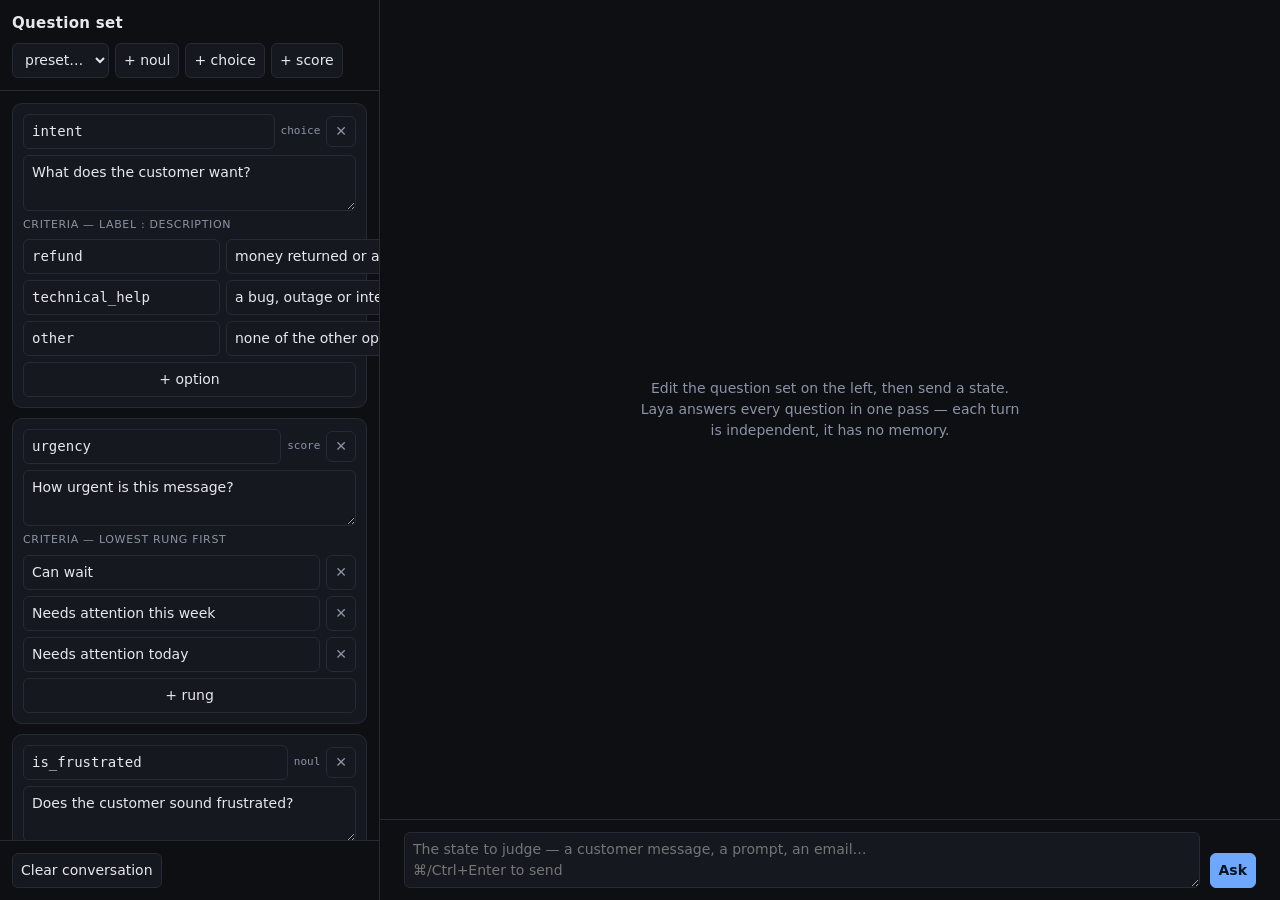
==== index.html @ 39af83bf "Initial commit: Laya System One server with one-command setup start.sh bootstraps uv, Python 3.12, p" ====
<!doctype html>
<html lang="en">
<head>
<meta charset="utf-8">
<meta name="viewport" content="width=device-width, initial-scale=1">
<title>Laya · decision playground</title>
<style>
  :root {
    --bg: #0e0f13; --panel: #16181f; --edge: #262a35; --fg: #e6e8ee; --dim: #8b93a7;
    --accent: #6ea8fe; --good: #4ec9a0; --warn: #e5c07b; --bad: #e06c75;
    --radius: 10px;
  }
  * { box-sizing: border-box; }
  body {
    margin: 0; height: 100vh; display: flex; background: var(--bg); color: var(--fg);
    font: 14px/1.5 ui-sans-serif, system-ui, -apple-system, "Segoe UI", sans-serif;
  }
  button, input, textarea, select {
    font: inherit; color: inherit; background: var(--panel);
    border: 1px solid var(--edge); border-radius: 6px; padding: 6px 8px;
  }
  button { cursor: pointer; }
  button:hover { border-color: var(--accent); }
  button.primary { background: var(--accent); color: #07111f; border-color: var(--accent); font-weight: 600; }
  textarea { resize: vertical; width: 100%; }

  /* ---- left pane: question set editor ---- */
  #editor {
    width: 380px; flex: none; border-right: 1px solid var(--edge);
    display: flex; flex-direction: column; overflow: hidden;
  }
  #editor header, #editor footer { padding: 12px; border-bottom: 1px solid var(--edge); }
  #editor footer { border-bottom: none; border-top: 1px solid var(--edge); }
  #editor h1 { margin: 0 0 8px; font-size: 15px; letter-spacing: .02em; }
  #questions { flex: 1; overflow-y: auto; padding: 12px; display: flex; flex-direction: column; gap: 10px; }
  .q {
    border: 1px solid var(--edge); border-radius: var(--radius);
    background: var(--panel); padding: 10px; display: flex; flex-direction: column; gap: 6px;
  }
  .q .row { display: flex; gap: 6px; align-items: center; }
  .q .row input[name=name] { flex: 1; font-family: ui-monospace, monospace; }
  .q textarea { min-height: 42px; }
  .q label { font-size: 11px; color: var(--dim); text-transform: uppercase; letter-spacing: .06em; }
  .crit { display: flex; gap: 6px; }
  .crit input { flex: 1; }
  .crit input.label { flex: 0 0 34%; font-family: ui-monospace, monospace; }
  .x { flex: none; padding: 4px 8px; color: var(--dim); }
  .x:hover { color: var(--bad); border-color: var(--bad); }
  .toolbar { display: flex; gap: 6px; flex-wrap: wrap; }

  /* ---- right pane: conversation ---- */
  #chat { flex: 1; display: flex; flex-direction: column; overflow: hidden; }
  #log { flex: 1; overflow-y: auto; padding: 24px; display: flex; flex-direction: column; gap: 20px; }
  #log .empty { color: var(--dim); margin: auto; text-align: center; max-width: 380px; }
  .turn { display: flex; flex-direction: column; gap: 12px; max-width: 760px; width: 100%; align-self: center; }
  .state {
    align-self: flex-end; max-width: 80%; background: #1e2a3d; border: 1px solid #2c3d59;
    padding: 10px 14px; border-radius: var(--radius); white-space: pre-wrap;
  }
  .answers { display: flex; flex-direction: column; gap: 10px; }
  .card { border: 1px solid var(--edge); border-radius: var(--radius); background: var(--panel); padding: 12px; }
  .card h3 { margin: 0 0 2px; font-size: 13px; font-family: ui-monospace, monospace; }
  .card .instr { color: var(--dim); font-size: 12px; margin-bottom: 8px; }
  .badge { float: right; font-size: 11px; color: var(--dim); font-family: ui-monospace, monospace; }

  .bar { display: grid; grid-template-columns: 34% 1fr 52px; gap: 8px; align-items: center; margin-top: 4px; font-size: 12px; }
  .bar .track { height: 8px; background: #20242e; border-radius: 4px; overflow: hidden; }
  .bar .fill { height: 100%; background: var(--accent); }
  .bar.top .fill { background: var(--good); }
  .bar .pct { text-align: right; color: var(--dim); font-family: ui-monospace, monospace; }
  .bar .lbl { overflow: hidden; text-overflow: ellipsis; white-space: nowrap; }

  .gauge { position: relative; height: 10px; background: #20242e; border-radius: 5px; overflow: hidden; margin-top: 6px; }
  .gauge .fill { height: 100%; }
  .scale { position: relative; height: 26px; margin-top: 10px; }
  .scale .tick { position: absolute; top: 12px; transform: translateX(-50%); font-size: 11px; color: var(--dim); }
  .scale .line { position: absolute; top: 4px; left: 0; right: 0; height: 4px; background: #20242e; border-radius: 2px; }
  .scale .marker { position: absolute; top: 0; width: 2px; height: 12px; background: var(--good); transform: translateX(-50%); }
  .legend { font-size: 12px; color: var(--dim); margin-top: 14px; }

  .err { border-color: var(--bad); }
  .err h3 { color: var(--bad); }
  .err code { font-family: ui-monospace, monospace; color: var(--warn); }
  .meta { font-size: 11px; color: var(--dim); font-family: ui-monospace, monospace; }
  .meta .warn { color: var(--warn); }

  #composer { border-top: 1px solid var(--edge); padding: 12px 24px; display: flex; gap: 10px; align-items: flex-end; }
  #composer textarea { min-height: 56px; }
  #composer .side { display: flex; flex-direction: column; gap: 6px; align-items: stretch; }
</style>
</head>
<body>

<aside id="editor">
  <header>
    <h1>Question set</h1>
    <div class="toolbar">
      <select id="preset"><option value="">preset…</option></select>
      <button id="add-noul">+ noul</button>
      <button id="add-choice">+ choice</button>
      <button id="add-score">+ score</button>
    </div>
  </header>
  <div id="questions"></div>
  <footer class="toolbar">
    <button id="clear-log">Clear conversation</button>
  </footer>
</aside>

<main id="chat">
  <div id="log"></div>
  <form id="composer">
    <textarea id="state" placeholder="The state to judge — a customer message, a prompt, an email…&#10;⌘/Ctrl+Enter to send"></textarea>
    <div class="side">
      <button class="primary" type="submit" id="send">Ask</button>
    </div>
  </form>
</main>

<script>
const $ = (s, r = document) => r.querySelector(s);
const el = (tag, attrs = {}, ...kids) => {
  const n = document.createElement(tag);
  for (const [k, v] of Object.entries(attrs)) {
    if (k === "class") n.className = v;
    else if (k.startsWith("on")) n.addEventListener(k.slice(2), v);
    else n.setAttribute(k, v);
  }
  for (const c of kids.flat()) if (c != null) n.append(c);
  return n;
};
const store = {
  get(k, fb) { try { const v = localStorage.getItem(k); return v ? JSON.parse(v) : fb; } catch { return fb; } },
  set(k, v) { try { localStorage.setItem(k, JSON.stringify(v)); } catch {} },
};

// ---- question set editor -------------------------------------------------

const DEFAULT_SET = [
  { name: "intent", type: "choice", instructions: "What does the customer want?",
    criteria: [["refund", "money returned or a duplicate charge reversed"],
               ["technical_help", "a bug, outage or integration problem"],
               ["other", "none of the other options fits"]] },
  { name: "urgency", type: "score", instructions: "How urgent is this message?",
    criteria: ["Can wait", "Needs attention this week", "Needs attention today"] },
  { name: "is_frustrated", type: "noul", instructions: "Does the customer sound frustrated?", criteria: [] },
];

let questions = store.get("laya.questions", DEFAULT_SET);

function blankFor(type) {
  return {
    name: "", type, instructions: "",
    criteria: type === "choice" ? [["", ""]] : type === "score" ? ["", "", ""] : [],
  };
}

function renderEditor() {
  const host = $("#questions");
  host.replaceChildren(...questions.map((q, i) => {
    const save = () => store.set("laya.questions", questions);
    const head = el("div", { class: "row" },
      el("input", { name: "name", placeholder: "question_name", value: q.name,
        oninput: (e) => { q.name = e.target.value; save(); } }),
      el("span", { class: "meta" }, q.type),
      el("button", { class: "x", type: "button",
        onclick: () => { questions.splice(i, 1); save(); renderEditor(); } }, "✕"));

    const instr = el("textarea", { placeholder: "instructions" });
    instr.value = q.instructions;
    instr.addEventListener("input", (e) => { q.instructions = e.target.value; save(); });

    const parts = [head, instr];

    if (q.type === "choice") {
      parts.push(el("label", {}, "criteria — label : description"));
      q.criteria.forEach((pair, j) => {
        parts.push(el("div", { class: "crit" },
          el("input", { class: "label", placeholder: "label", value: pair[0],
            oninput: (e) => { pair[0] = e.target.value; save(); } }),
          el("input", { placeholder: "description (optional)", value: pair[1] ?? "",
            oninput: (e) => { pair[1] = e.target.value; save(); } }),
          el("button", { class: "x", type: "button",
            onclick: () => { q.criteria.splice(j, 1); save(); renderEditor(); } }, "✕")));
      });
      parts.push(el("button", { type: "button",
        onclick: () => { q.criteria.push(["", ""]); save(); renderEditor(); } }, "+ option"));
    } else if (q.type === "score") {
      parts.push(el("label", {}, "criteria — lowest rung first"));
      q.criteria.forEach((rung, j) => {
        parts.push(el("div", { class: "crit" },
          el("input", { placeholder: `rung ${j}`, value: rung,
            oninput: (e) => { q.criteria[j] = e.target.value; save(); } }),
          el("button", { class: "x", type: "button",
            onclick: () => { q.criteria.splice(j, 1); save(); renderEditor(); } }, "✕")));
      });
      parts.push(el("button", { type: "button",
        onclick: () => { q.criteria.push(""); save(); renderEditor(); } }, "+ rung"));
    } else {
      parts.push(el("label", {}, "criteria (optional)"));
      const [t, f] = [q.criteria[0] ?? "", q.criteria[1] ?? ""];
      parts.push(el("div", { class: "crit" },
        el("input", { class: "label", value: "true", disabled: "" }),
        el("input", { placeholder: "what makes it true", value: t,
          oninput: (e) => { q.criteria[0] = e.target.value; save(); } })));
      parts.push(el("div", { class: "crit" },
        el("input", { class: "label", value: "false", disabled: "" }),
        el("input", { placeholder: "what makes it false", value: f,
          oninput: (e) => { q.criteria[1] = e.target.value; save(); } })));
    }
    return el("div", { class: "q" }, parts);
  }));
}

/** Editor rows → the Jev `questions` object. Throws on user error. */
function buildQuestions() {
  const out = {};
  for (const [i, q] of questions.entries()) {
    const name = q.name.trim();
    const touched = q.instructions.trim() || q.criteria.flat().some((c) => (c ?? "").trim());
    if (!name && !touched) continue;
    if (!name) throw new Error(`Question ${i + 1} (${q.type}) needs a name.`);
    if (name in out) throw new Error(`Duplicate question name '${name}'.`);
    const body = { type: q.type };
    if (q.instructions.trim()) body.instructions = q.instructions.trim();
    if (q.type === "choice") {
      const criteria = {};
      for (const [label, desc] of q.criteria) {
        const l = label.trim();
        if (!l) continue;
        criteria[l] = desc.trim() || null;
      }
      if (Object.keys(criteria).length < 2) throw new Error(`'${name}' needs at least two labelled options.`);
      body.criteria = criteria;
    } else if (q.type === "score") {
      const rungs = q.criteria.map((r) => r.trim()).filter(Boolean);
      if (!rungs.length) throw new Error(`'${name}' needs at least one rung.`);
      body.criteria = rungs;
    } else {
      const [t, f] = q.criteria.map((c) => (c ?? "").trim());
      if (t || f) body.criteria = { true: t || null, false: f || null };
    }
    out[name] = body;
  }
  if (!Object.keys(out).length) throw new Error("Add at least one question.");
  return out;
}

/** Server preset (already Jev-shaped) → editor rows. */
function adoptPreset(set) {
  questions = Object.entries(set).map(([name, q]) => ({
    name, type: q.type, instructions: q.instructions ?? "",
    criteria: q.type === "choice" ? Object.entries(q.criteria).map(([l, d]) => [l, d ?? ""])
      : q.type === "score" ? q.criteria.slice()
      : [q.criteria?.true ?? "", q.criteria?.false ?? ""],
  }));
  store.set("laya.questions", questions);
  renderEditor();
}

// ---- rendering answers ---------------------------------------------------

const pct = (p) => `${(p * 100).toFixed(1)}%`;
const lerp = (p) => `hsl(${(1 - p) * 140} 60% 50%)`;

function cardHead(name, q, confidence) {
  return [
    confidence == null ? null : el("span", { class: "badge" }, `confidence ${confidence.toFixed(3)}`),
    el("h3", {}, name),
    q?.instructions ? el("div", { class: "instr" }, q.instructions) : null,
  ];
}

function renderChoice(name, q, a) {
  const entries = Object.entries(a.probabilities ?? {}).sort((x, y) => y[1] - x[1]);
  return el("div", { class: "card" },
    cardHead(name, q, a.confidence),
    entries.map(([label, p], i) =>
      el("div", { class: i === 0 ? "bar top" : "bar" },
        el("span", { class: "lbl", title: label }, label),
        el("span", { class: "track" }, el("span", { class: "fill", style: `width:${p * 100}%` })),
        el("span", { class: "pct" }, pct(p)))));
}

function renderScore(name, q, a) {
  const legend = a.legend ?? {};
  const rungs = Object.keys(legend).map(Number).sort((x, y) => x - y);
  const max = Math.max(1, rungs.length - 1);
  return el("div", { class: "card" },
    cardHead(name, q, a.confidence),
    el("div", { class: "meta" }, `score ${a.score?.toFixed(3)} of ${max}`),
    el("div", { class: "scale" },
      el("span", { class: "line" }),
      el("span", { class: "marker", style: `left:${(a.score / max) * 100}%` }),
      rungs.map((r) => el("span", { class: "tick", style: `left:${(r / max) * 100}%` }, String(r)))),
    el("div", { class: "legend" },
      rungs.map((r) => el("div", {}, `${r} — ${legend[r]}`))));
}

function renderNoul(name, q, a) {
  const p = a.noul ?? 0;
  return el("div", { class: "card" },
    cardHead(name, q, a.confidence),
    el("div", { class: "meta" }, `${p >= 0.5 ? "yes" : "no"} · ${pct(p)}`),
    el("div", { class: "gauge" },
      el("span", { class: "fill", style: `width:${p * 100}%; background:${lerp(p)}` })));
}

function renderAnswers(sent, data) {
  const wrap = el("div", { class: "answers" });
  for (const [name, a] of Object.entries(data.answers ?? {})) {
    const q = sent[name];
    const card = a.type === "score" ? renderScore(name, q, a)
      : a.type === "choice" ? renderChoice(name, q, a)
      : renderNoul(name, q, a);
    if (a.action?.act_probability != null) {
      card.append(el("div", { class: "meta" }, `act_probability ${a.action.act_probability.toFixed(3)}`));
    }
    wrap.append(card);
  }
  const tokens = data.usage?.input_tokens;
  wrap.append(el("div", { class: "meta" },
    el("span", {}, `${data.model} · ${tokens} input tokens`),
    tokens >= 450 ? el("span", { class: "warn" }, "  ⚠ near the 512-token limit — content may be silently truncated") : null));
  return wrap;
}

function renderError(detail) {
  return el("div", { class: "card err" },
    el("h3", {}, "Request rejected"),
    (Array.isArray(detail) ? detail : [{ loc: [], msg: String(detail) }]).map((d) =>
      el("div", {}, el("code", {}, (d.loc ?? []).join(".")), ` ${d.msg}`)));
}

// ---- conversation --------------------------------------------------------

const log = $("#log");
let history = store.get("laya.history", []);

function renderTurn(turn) {
  const node = el("div", { class: "turn" },
    el("div", { class: "state" }, turn.state),
    turn.error ? renderError(turn.error) : renderAnswers(turn.sent, turn.data));
  log.append(node);
  log.scrollTop = log.scrollHeight;
}

function renderLog() {
  log.replaceChildren();
  if (!history.length) {
    log.append(el("div", { class: "empty" },
      "Edit the question set on the left, then send a state. " +
      "Laya answers every question in one pass — each turn is independent, it has no memory."));
    return;
  }
  history.forEach(renderTurn);
}

async function ask(state) {
  log.querySelector(".empty")?.remove();
  let sent;
  try {
    sent = buildQuestions();
  } catch (e) {
    return renderTurn({ state, error: e.message });
  }
  const pendingNode = el("div", { class: "turn" },
    el("div", { class: "state" }, state),
    el("div", { class: "meta" }, "thinking…"));
  log.append(pendingNode);
  log.scrollTop = log.scrollHeight;

  let turn;
  try {
    const res = await fetch("/v1/systemone", {
      method: "POST",
      headers: { "content-type": "application/json" },
      body: JSON.stringify({ state, model: "laya", questions: sent }),
    });
    const body = await res.json();
    turn = res.ok ? { state, sent, data: body } : { state, sent, error: body.detail };
  } catch (e) {
    turn = { state, sent, error: String(e) };
  }
  pendingNode.remove();
  history.push(turn);
  store.set("laya.history", history.slice(-30));
  renderTurn(turn);
}

// ---- wiring --------------------------------------------------------------

const addQuestion = (type) => {
  questions.push(blankFor(type));
  renderEditor();
  [...document.querySelectorAll('#questions input[name="name"]')].pop()?.focus();
};
$("#add-noul").onclick = () => addQuestion("noul");
$("#add-choice").onclick = () => addQuestion("choice");
$("#add-score").onclick = () => addQuestion("score");
$("#clear-log").onclick = () => { history = []; store.set("laya.history", history); renderLog(); };

$("#composer").addEventListener("submit", (e) => {
  e.preventDefault();
  const box = $("#state");
  const state = box.value.trim();
  if (!state) return;
  box.value = "";
  ask(state);
});
$("#state").addEventListener("keydown", (e) => {
  if (e.key === "Enter" && (e.metaKey || e.ctrlKey)) $("#composer").requestSubmit();
});

renderEditor();
renderLog();

fetch("/ui/presets").then((r) => r.json()).then((presets) => {
  const sel = $("#preset");
  for (const name of Object.keys(presets)) sel.append(el("option", { value: name }, name));
  sel.onchange = () => { if (sel.value) adoptPreset(presets[sel.value]); sel.value = ""; };
}).catch(() => {});
</script>
</body>
</html>
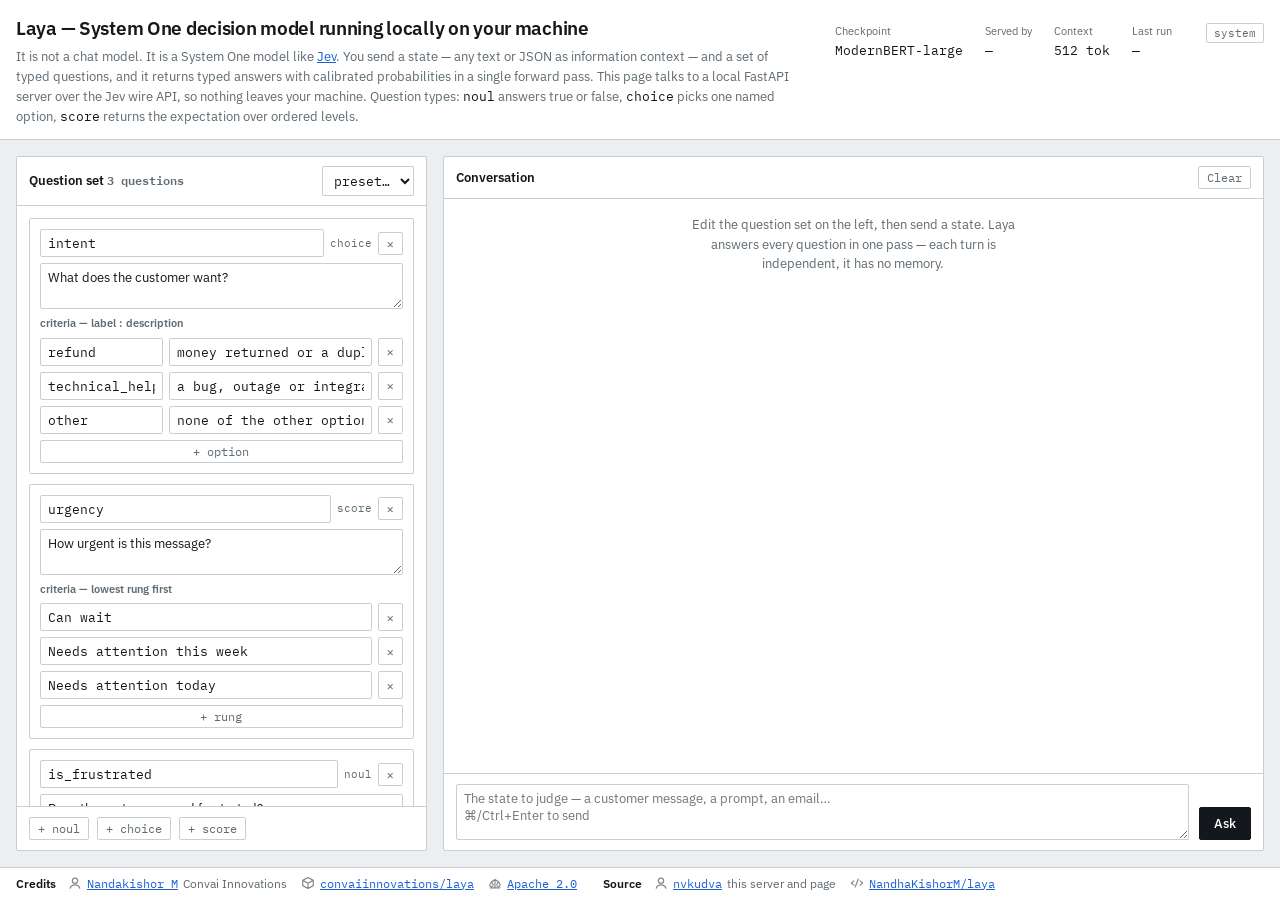
==== commit 02ac1c86: "style(ui): redesign UI with IBM Plex light/dark theme Replace the dark-only palette with a paper/ink" ====
--- a/index.html
+++ b/index.html
@@ -5,117 +5,263 @@
 <meta name="viewport" content="width=device-width, initial-scale=1">
 <title>Laya · decision playground</title>
 <style>
-  :root {
-    --bg: #0e0f13; --panel: #16181f; --edge: #262a35; --fg: #e6e8ee; --dim: #8b93a7;
-    --accent: #6ea8fe; --good: #4ec9a0; --warn: #e5c07b; --bad: #e06c75;
-    --radius: 10px;
-  }
-  * { box-sizing: border-box; }
-  body {
-    margin: 0; height: 100vh; display: flex; background: var(--bg); color: var(--fg);
-    font: 14px/1.5 ui-sans-serif, system-ui, -apple-system, "Segoe UI", sans-serif;
-  }
-  button, input, textarea, select {
-    font: inherit; color: inherit; background: var(--panel);
-    border: 1px solid var(--edge); border-radius: 6px; padding: 6px 8px;
-  }
-  button { cursor: pointer; }
-  button:hover { border-color: var(--accent); }
-  button.primary { background: var(--accent); color: #07111f; border-color: var(--accent); font-weight: 600; }
-  textarea { resize: vertical; width: 100%; }
-
-  /* ---- left pane: question set editor ---- */
-  #editor {
-    width: 380px; flex: none; border-right: 1px solid var(--edge);
-    display: flex; flex-direction: column; overflow: hidden;
-  }
-  #editor header, #editor footer { padding: 12px; border-bottom: 1px solid var(--edge); }
-  #editor footer { border-bottom: none; border-top: 1px solid var(--edge); }
-  #editor h1 { margin: 0 0 8px; font-size: 15px; letter-spacing: .02em; }
-  #questions { flex: 1; overflow-y: auto; padding: 12px; display: flex; flex-direction: column; gap: 10px; }
-  .q {
-    border: 1px solid var(--edge); border-radius: var(--radius);
-    background: var(--panel); padding: 10px; display: flex; flex-direction: column; gap: 6px;
-  }
-  .q .row { display: flex; gap: 6px; align-items: center; }
-  .q .row input[name=name] { flex: 1; font-family: ui-monospace, monospace; }
-  .q textarea { min-height: 42px; }
-  .q label { font-size: 11px; color: var(--dim); text-transform: uppercase; letter-spacing: .06em; }
-  .crit { display: flex; gap: 6px; }
-  .crit input { flex: 1; }
-  .crit input.label { flex: 0 0 34%; font-family: ui-monospace, monospace; }
-  .x { flex: none; padding: 4px 8px; color: var(--dim); }
-  .x:hover { color: var(--bad); border-color: var(--bad); }
-  .toolbar { display: flex; gap: 6px; flex-wrap: wrap; }
-
-  /* ---- right pane: conversation ---- */
-  #chat { flex: 1; display: flex; flex-direction: column; overflow: hidden; }
-  #log { flex: 1; overflow-y: auto; padding: 24px; display: flex; flex-direction: column; gap: 20px; }
-  #log .empty { color: var(--dim); margin: auto; text-align: center; max-width: 380px; }
-  .turn { display: flex; flex-direction: column; gap: 12px; max-width: 760px; width: 100%; align-self: center; }
-  .state {
-    align-self: flex-end; max-width: 80%; background: #1e2a3d; border: 1px solid #2c3d59;
-    padding: 10px 14px; border-radius: var(--radius); white-space: pre-wrap;
-  }
-  .answers { display: flex; flex-direction: column; gap: 10px; }
-  .card { border: 1px solid var(--edge); border-radius: var(--radius); background: var(--panel); padding: 12px; }
-  .card h3 { margin: 0 0 2px; font-size: 13px; font-family: ui-monospace, monospace; }
-  .card .instr { color: var(--dim); font-size: 12px; margin-bottom: 8px; }
-  .badge { float: right; font-size: 11px; color: var(--dim); font-family: ui-monospace, monospace; }
-
-  .bar { display: grid; grid-template-columns: 34% 1fr 52px; gap: 8px; align-items: center; margin-top: 4px; font-size: 12px; }
-  .bar .track { height: 8px; background: #20242e; border-radius: 4px; overflow: hidden; }
-  .bar .fill { height: 100%; background: var(--accent); }
-  .bar.top .fill { background: var(--good); }
-  .bar .pct { text-align: right; color: var(--dim); font-family: ui-monospace, monospace; }
-  .bar .lbl { overflow: hidden; text-overflow: ellipsis; white-space: nowrap; }
-
-  .gauge { position: relative; height: 10px; background: #20242e; border-radius: 5px; overflow: hidden; margin-top: 6px; }
-  .gauge .fill { height: 100%; }
-  .scale { position: relative; height: 26px; margin-top: 10px; }
-  .scale .tick { position: absolute; top: 12px; transform: translateX(-50%); font-size: 11px; color: var(--dim); }
-  .scale .line { position: absolute; top: 4px; left: 0; right: 0; height: 4px; background: #20242e; border-radius: 2px; }
-  .scale .marker { position: absolute; top: 0; width: 2px; height: 12px; background: var(--good); transform: translateX(-50%); }
-  .legend { font-size: 12px; color: var(--dim); margin-top: 14px; }
-
-  .err { border-color: var(--bad); }
-  .err h3 { color: var(--bad); }
-  .err code { font-family: ui-monospace, monospace; color: var(--warn); }
-  .meta { font-size: 11px; color: var(--dim); font-family: ui-monospace, monospace; }
-  .meta .warn { color: var(--warn); }
-
-  #composer { border-top: 1px solid var(--edge); padding: 12px 24px; display: flex; gap: 10px; align-items: flex-end; }
-  #composer textarea { min-height: 56px; }
-  #composer .side { display: flex; flex-direction: column; gap: 6px; align-items: stretch; }
+@import url("https://fonts.googleapis.com/css2?family=IBM+Plex+Mono:wght@400;500;600&family=IBM+Plex+Sans:wght@400;500;600&display=swap");
+
+:root {
+  --paper: #eceef0;
+  --surface: #ffffff;
+  --ink: #14181c;
+  --muted: #5f6a72;
+  --rule: #c9ced3;
+  --rule-strong: #14181c;
+  --signal: #1d5fd4;
+  --chart: #1d5fd4;
+  --track: #dfe3e6;
+  --warn: #8a5a10;
+  --warn-bg: #f6ecd8;
+  --sans: "IBM Plex Sans", system-ui, sans-serif;
+  --mono: "IBM Plex Mono", ui-monospace, monospace;
+}
+@media (prefers-color-scheme: dark) {
+  :root:not([data-theme="light"]) {
+    --paper: #14181c; --surface: #1a1f24; --ink: #e4e8ea; --muted: #8d979e;
+    --rule: #2c343a; --rule-strong: #4a555d; --signal: #6ea0ff; --chart: #4a86f0;
+    --track: #262e35; --warn: #e0ae5c; --warn-bg: #2b2415;
+  }
+}
+:root[data-theme="dark"] {
+  --paper: #14181c; --surface: #1a1f24; --ink: #e4e8ea; --muted: #8d979e;
+  --rule: #2c343a; --rule-strong: #4a555d; --signal: #6ea0ff; --chart: #4a86f0;
+  --track: #262e35; --warn: #e0ae5c; --warn-bg: #2b2415;
+}
+
+* { box-sizing: border-box; }
+html, body { height: 100%; }
+body {
+  margin: 0; background: var(--paper); color: var(--ink);
+  font-family: var(--sans); font-size: 14px; line-height: 1.5;
+  -webkit-font-smoothing: antialiased;
+}
+.shell { display: flex; flex-direction: column; height: 100%; min-height: 0; }
+
+/* --- instrument bar ----------------------------------------------------- */
+.bar { flex: none; border-bottom: 1px solid var(--rule); background: var(--surface); padding: 14px 16px 12px; }
+.bar-inner { max-width: 1680px; margin: 0 auto; display: flex; flex-wrap: wrap; gap: 20px 32px; align-items: baseline; }
+.bar-head { flex: 1 1 720px; min-width: 0; }
+.wordmark { font-weight: 600; font-size: 19px; letter-spacing: -0.015em; margin: 0; }
+.tagline { color: var(--muted); font-size: 13px; max-width: 118ch; margin: 4px 0 0; line-height: 1.55; }
+.tagline a { color: var(--signal); }
+.tagline b { font-family: var(--mono); font-weight: 400; color: var(--ink); }
+.bar-aside { margin-left: auto; }
+.readout { display: flex; gap: 22px; margin: 0; align-items: flex-start; }
+.readout div { display: flex; flex-direction: column; gap: 1px; }
+.readout dt { color: var(--muted); font-size: 11px; }
+.readout dd { margin: 0; font-family: var(--mono); font-size: 13px; font-variant-numeric: tabular-nums; }
+
+/* --- panels ------------------------------------------------------------- */
+main {
+  flex: 1; min-height: 0; width: 100%; max-width: 1680px; margin: 0 auto; padding: 16px;
+  display: grid; gap: 16px; grid-template-columns: minmax(0, 1fr) minmax(0, 2fr);
+}
+@media (max-width: 900px) { main { grid-template-columns: minmax(0, 1fr); } }
+.panel {
+  background: var(--surface); border: 1px solid var(--rule); border-radius: 2px;
+  display: flex; flex-direction: column; min-height: 0; height: 100%; overflow: hidden;
+}
+.panel-head {
+  flex: none; display: flex; align-items: center; justify-content: space-between; gap: 12px;
+  padding: 9px 12px; border-bottom: 1px solid var(--rule);
+}
+.panel-head h2 { margin: 0; font-size: 13px; font-weight: 600; }
+.panel-note { color: var(--muted); font-size: 12px; font-family: var(--mono); font-variant-numeric: tabular-nums; }
+.panel-body { flex: 1; min-height: 220px; overflow: auto; }
+.actions { flex: none; display: flex; align-items: center; gap: 8px; flex-wrap: wrap; padding: 10px 12px; border-top: 1px solid var(--rule); }
+
+/* --- controls ----------------------------------------------------------- */
+button {
+  font: 500 13px var(--sans); color: var(--surface); background: var(--rule-strong);
+  border: 1px solid var(--rule-strong); border-radius: 2px; padding: 7px 14px; cursor: pointer;
+}
+button:hover:not(:disabled) { background: var(--signal); border-color: var(--signal); }
+button:disabled { opacity: 0.45; cursor: default; }
+button:focus-visible { outline: 2px solid var(--signal); outline-offset: 2px; }
+/* ghost buttons: the same shape as laya-web's scenario chips */
+button.ghost {
+  font: 400 11.5px var(--mono); padding: 3px 8px;
+  background: transparent; color: var(--muted); border: 1px solid var(--rule);
+}
+button.ghost:hover { background: transparent; color: var(--ink); border-color: var(--rule-strong); }
+input, textarea, select {
+  font: 400 12.5px var(--mono); color: var(--ink); background: var(--surface);
+  border: 1px solid var(--rule); border-radius: 2px; padding: 5px 7px; width: 100%;
+}
+input:focus-visible, textarea:focus-visible, select:focus-visible { outline: 2px solid var(--signal); outline-offset: -1px; border-color: var(--signal); }
+input:disabled { color: var(--muted); background: var(--paper); }
+textarea { resize: vertical; font-family: var(--sans); font-size: 13px; }
+select { width: auto; }
+
+/* --- question set editor ------------------------------------------------ */
+#questions { padding: 12px; display: flex; flex-direction: column; gap: 10px; }
+.q { border: 1px solid var(--rule); border-radius: 2px; padding: 10px; display: flex; flex-direction: column; gap: 6px; }
+.q .row { display: flex; gap: 6px; align-items: center; }
+.q .row .meta { font-family: var(--mono); font-size: 11px; color: var(--muted); }
+.q textarea { min-height: 40px; }
+.q label { font-size: 11px; font-weight: 600; color: var(--muted); }
+.crit { display: flex; gap: 6px; }
+.crit input.label { flex: 0 0 34%; }
+.x { flex: none; }
+.x:hover { color: var(--warn); border-color: var(--warn); }
+
+/* --- conversation ------------------------------------------------------- */
+#log { padding: 16px; display: flex; flex-direction: column; gap: 20px; }
+#log .empty { color: var(--muted); margin: auto; text-align: center; max-width: 42ch; font-size: 13px; }
+.turn { display: flex; flex-direction: column; gap: 10px; }
+.state { background: var(--paper); border: 1px solid var(--rule); border-radius: 2px; padding: 10px 12px; white-space: pre-wrap; }
+.state-label { display: block; font: 600 11px var(--sans); color: var(--muted); margin-bottom: 4px; }
+.answers { border: 1px solid var(--rule); border-radius: 2px; }
+
+/* --- distribution readout ----------------------------------------------- */
+.dist { padding: 12px 12px 10px; border-bottom: 1px solid var(--rule); }
+.dist:last-child { border-bottom: 0; }
+.dist-head { display: flex; align-items: baseline; gap: 10px; margin-bottom: 4px; }
+.dist-head h3 { margin: 0; font-size: 13px; font-weight: 600; font-family: var(--mono); }
+.dist-type { font-size: 11px; color: var(--muted); }
+.dist-answer { margin-left: auto; font-family: var(--mono); font-size: 13px; font-weight: 500; font-variant-numeric: tabular-nums; }
+.dist-instr { color: var(--muted); font-size: 12px; margin-bottom: 9px; }
+
+.bars { list-style: none; margin: 0; padding: 0; display: grid; gap: 3px; }
+.bar-row { display: grid; grid-template-columns: minmax(0, auto) minmax(30px, 1fr) 3.4em; align-items: center; gap: 9px; }
+.bar-label { font-family: var(--mono); font-size: 12px; color: var(--muted); overflow: hidden; text-overflow: ellipsis; white-space: nowrap; }
+.bar-track { height: 10px; background: var(--track); border-radius: 2px; overflow: hidden; }
+.bar-fill { display: block; height: 100%; background: var(--chart); border-radius: 0 3px 3px 0; }
+.bar-value { font-family: var(--mono); font-size: 12px; color: var(--muted); font-variant-numeric: tabular-nums; text-align: right; }
+.bar-value .pct { opacity: 0.55; }
+.bar-row.is-top .bar-label, .bar-row.is-top .bar-value { color: var(--ink); font-weight: 500; }
+.bar-row:hover .bar-label, .bar-row:hover .bar-value { color: var(--ink); }
+@media (prefers-reduced-motion: no-preference) { .bar-fill { transition: width 220ms cubic-bezier(0.2, 0, 0, 1); } }
+
+.dist-foot { display: flex; align-items: baseline; gap: 4px 14px; margin-top: 8px; font-family: var(--mono); font-size: 11.5px; color: var(--muted); font-variant-numeric: tabular-nums; }
+.dist-meta { margin-left: auto; display: flex; gap: 14px; white-space: nowrap; }
+.turn-foot { font-family: var(--mono); font-size: 11.5px; color: var(--muted); }
+.turn-foot .warn { color: var(--warn); }
+
+.notice { margin: 0; padding: 9px 12px; background: var(--warn-bg); color: var(--warn); font-size: 12.5px; }
+.notice h3 { margin: 0 0 4px; font-size: 12.5px; }
+.notice code { font-family: var(--mono); }
+
+/* --- composer ----------------------------------------------------------- */
+#composer { flex: none; display: flex; gap: 10px; align-items: flex-end; padding: 10px 12px; border-top: 1px solid var(--rule); }
+#composer textarea { min-height: 56px; }
+
+/* --- theme toggle, footer ------------------------------------------------ */
+.theme-toggle { margin-left: 12px; font: 400 11px var(--mono); padding: 2px 7px; background: transparent; color: var(--muted); border: 1px solid var(--rule); border-radius: 2px; }
+button.theme-toggle:hover { color: var(--ink); border-color: var(--rule-strong); background: transparent; }
+
+footer { flex: none; border-top: 1px solid var(--rule); background: var(--surface); }
+.footer-inner {
+  max-width: 1680px; margin: 0 auto; padding: 7px 16px 8px;
+  color: var(--muted); font-size: 11.5px; line-height: 1.5;
+  display: flex; flex-wrap: wrap; gap: 2px 26px;
+}
+.credit-group { display: flex; align-items: center; flex-wrap: wrap; gap: 2px 12px; }
+.credit-group h2 { margin: 0; font-size: 11.5px; font-weight: 600; color: var(--ink); }
+.credits { list-style: none; margin: 0; padding: 0; display: flex; flex-wrap: wrap; align-items: center; gap: 2px 14px; }
+.credits li { display: flex; align-items: center; gap: 0 5px; }
+.credits a { font-family: var(--mono); }
+footer a { color: var(--signal); }
+.icon { vertical-align: baseline; flex: none; opacity: 0.8; }
+
+@media (max-width: 900px) {
+  .shell { height: auto; min-height: 100%; }
+  .panel { height: auto; min-height: 58vh; }
+  .readout { flex-wrap: wrap; }
+}
 </style>
 </head>
 <body>
-
-<aside id="editor">
-  <header>
-    <h1>Question set</h1>
-    <div class="toolbar">
+<div class="shell">
+
+<header class="bar">
+  <div class="bar-inner">
+    <div class="bar-head">
+      <h1 class="wordmark">Laya — System One decision model running locally on your machine</h1>
+      <p class="tagline">
+        It is not a chat model. It is a System One model like
+        <a href="https://typesafe.ai" target="_blank" rel="noreferrer">Jev</a>. You send a
+        state — any text or JSON as information context — and a set of typed questions, and it
+        returns typed answers with calibrated probabilities in a single forward pass. This page
+        talks to a local FastAPI server over the Jev wire API, so nothing leaves your machine.
+        Question types: <b>noul</b> answers true or false, <b>choice</b> picks one named option,
+        <b>score</b> returns the expectation over ordered levels.
+      </p>
+    </div>
+    <div class="bar-aside">
+      <dl class="readout">
+        <div><dt>Checkpoint</dt><dd>ModernBERT-large</dd></div>
+        <div><dt>Served by</dt><dd id="r-model">—</dd></div>
+        <div><dt>Context</dt><dd>512 tok</dd></div>
+        <div><dt>Last run</dt><dd id="r-tokens">—</dd></div>
+        <button class="theme-toggle" id="theme" title="Switch between dark, light and your system setting">system</button>
+      </dl>
+    </div>
+  </div>
+</header>
+
+<main>
+  <section class="panel">
+    <div class="panel-head">
+      <h2>Question set <span class="panel-note" id="q-count"></span></h2>
       <select id="preset"><option value="">preset…</option></select>
-      <button id="add-noul">+ noul</button>
-      <button id="add-choice">+ choice</button>
-      <button id="add-score">+ score</button>
     </div>
-  </header>
-  <div id="questions"></div>
-  <footer class="toolbar">
-    <button id="clear-log">Clear conversation</button>
-  </footer>
-</aside>
-
-<main id="chat">
-  <div id="log"></div>
-  <form id="composer">
-    <textarea id="state" placeholder="The state to judge — a customer message, a prompt, an email…&#10;⌘/Ctrl+Enter to send"></textarea>
-    <div class="side">
-      <button class="primary" type="submit" id="send">Ask</button>
+    <div class="panel-body"><div id="questions"></div></div>
+    <div class="actions">
+      <button class="ghost" id="add-noul">+ noul</button>
+      <button class="ghost" id="add-choice">+ choice</button>
+      <button class="ghost" id="add-score">+ score</button>
     </div>
-  </form>
+  </section>
+
+  <section class="panel">
+    <div class="panel-head">
+      <h2>Conversation</h2>
+      <button class="ghost" id="clear-log">Clear</button>
+    </div>
+    <div class="panel-body"><div id="log"></div></div>
+    <form id="composer">
+      <textarea id="state" placeholder="The state to judge — a customer message, a prompt, an email…&#10;⌘/Ctrl+Enter to send"></textarea>
+      <button type="submit" id="send">Ask</button>
+    </form>
+  </section>
 </main>
+
+<footer>
+  <div class="footer-inner">
+    <section class="credit-group">
+      <h2>Credits</h2>
+      <ul class="credits">
+        <li><svg class="icon" viewBox="0 0 16 16" width="14" height="14" aria-hidden="true"><path d="M8 8.5a3 3 0 1 0 0-6 3 3 0 0 0 0 6ZM2.5 14c.8-2.4 2.9-3.8 5.5-3.8s4.7 1.4 5.5 3.8" fill="none" stroke="currentColor" stroke-width="1.3" stroke-linecap="round" stroke-linejoin="round"/></svg>
+          <a href="https://github.com/NandhaKishorM" target="_blank" rel="noreferrer">Nandakishor M</a>
+          <span>Convai Innovations</span></li>
+        <li><svg class="icon" viewBox="0 0 16 16" width="14" height="14" aria-hidden="true"><path d="M8 1.8 14 5v6l-6 3.2L2 11V5zM2 5l6 3.2L14 5M8 8.2v6" fill="none" stroke="currentColor" stroke-width="1.3" stroke-linecap="round" stroke-linejoin="round"/></svg>
+          <a href="https://huggingface.co/convaiinnovations/laya" target="_blank" rel="noreferrer">convaiinnovations/laya</a></li>
+        <li><svg class="icon" viewBox="0 0 16 16" width="14" height="14" aria-hidden="true"><path d="M2.5 13.5h11M8 13.5V4M4 6.5 8 4l4 2.5M2 10l2-3.5L6 10a2 2 0 0 1-4 0ZM10 10l2-3.5L14 10a2 2 0 0 1-4 0Z" fill="none" stroke="currentColor" stroke-width="1.3" stroke-linecap="round" stroke-linejoin="round"/></svg>
+          <a href="https://www.apache.org/licenses/LICENSE-2.0" target="_blank" rel="noreferrer">Apache 2.0</a></li>
+      </ul>
+    </section>
+    <section class="credit-group">
+      <h2>Source</h2>
+      <ul class="credits">
+        <li><svg class="icon" viewBox="0 0 16 16" width="14" height="14" aria-hidden="true"><path d="M8 8.5a3 3 0 1 0 0-6 3 3 0 0 0 0 6ZM2.5 14c.8-2.4 2.9-3.8 5.5-3.8s4.7 1.4 5.5 3.8" fill="none" stroke="currentColor" stroke-width="1.3" stroke-linecap="round" stroke-linejoin="round"/></svg>
+          <a href="https://github.com/nvkudva" target="_blank" rel="noreferrer">nvkudva</a>
+          <span>this server and page</span></li>
+        <li><svg class="icon" viewBox="0 0 16 16" width="14" height="14" aria-hidden="true"><path d="M9.5 3.5 6 12.5M4.5 5.5 1.5 8l3 2.5M11.5 5.5 14.5 8l-3 2.5" fill="none" stroke="currentColor" stroke-width="1.3" stroke-linecap="round" stroke-linejoin="round"/></svg>
+          <a href="https://github.com/NandhaKishorM/laya" target="_blank" rel="noreferrer">NandhaKishorM/laya</a></li>
+      </ul>
+    </section>
+  </div>
+</footer>
+
+</div>
 
 <script>
 const $ = (s, r = document) => r.querySelector(s);
@@ -133,6 +279,21 @@
   get(k, fb) { try { const v = localStorage.getItem(k); return v ? JSON.parse(v) : fb; } catch { return fb; } },
   set(k, v) { try { localStorage.setItem(k, JSON.stringify(v)); } catch {} },
 };
+
+// ---- theme ---------------------------------------------------------------
+
+let theme = store.get("laya.theme", "system");
+function applyTheme() {
+  if (theme === "system") document.documentElement.removeAttribute("data-theme");
+  else document.documentElement.setAttribute("data-theme", theme);
+  $("#theme").textContent = theme;
+}
+$("#theme").onclick = () => {
+  theme = theme === "dark" ? "light" : theme === "light" ? "system" : "dark";
+  store.set("laya.theme", theme);
+  applyTheme();
+};
+applyTheme();
 
 // ---- question set editor -------------------------------------------------
 
@@ -163,7 +324,7 @@
       el("input", { name: "name", placeholder: "question_name", value: q.name,
         oninput: (e) => { q.name = e.target.value; save(); } }),
       el("span", { class: "meta" }, q.type),
-      el("button", { class: "x", type: "button",
+      el("button", { class: "ghost x", type: "button",
         onclick: () => { questions.splice(i, 1); save(); renderEditor(); } }, "✕"));
 
     const instr = el("textarea", { placeholder: "instructions" });
@@ -180,10 +341,10 @@
             oninput: (e) => { pair[0] = e.target.value; save(); } }),
           el("input", { placeholder: "description (optional)", value: pair[1] ?? "",
             oninput: (e) => { pair[1] = e.target.value; save(); } }),
-          el("button", { class: "x", type: "button",
+          el("button", { class: "ghost x", type: "button",
             onclick: () => { q.criteria.splice(j, 1); save(); renderEditor(); } }, "✕")));
       });
-      parts.push(el("button", { type: "button",
+      parts.push(el("button", { class: "ghost", type: "button",
         onclick: () => { q.criteria.push(["", ""]); save(); renderEditor(); } }, "+ option"));
     } else if (q.type === "score") {
       parts.push(el("label", {}, "criteria — lowest rung first"));
@@ -191,10 +352,10 @@
         parts.push(el("div", { class: "crit" },
           el("input", { placeholder: `rung ${j}`, value: rung,
             oninput: (e) => { q.criteria[j] = e.target.value; save(); } }),
-          el("button", { class: "x", type: "button",
+          el("button", { class: "ghost x", type: "button",
             onclick: () => { q.criteria.splice(j, 1); save(); renderEditor(); } }, "✕")));
       });
-      parts.push(el("button", { type: "button",
+      parts.push(el("button", { class: "ghost", type: "button",
         onclick: () => { q.criteria.push(""); save(); renderEditor(); } }, "+ rung"));
     } else {
       parts.push(el("label", {}, "criteria (optional)"));
@@ -210,6 +371,7 @@
     }
     return el("div", { class: "q" }, parts);
   }));
+  $("#q-count").textContent = `${questions.length} question${questions.length === 1 ? "" : "s"}`;
 }
 
 /** Editor rows → the Jev `questions` object. Throws on user error. */
@@ -259,77 +421,66 @@
 }
 
 // ---- rendering answers ---------------------------------------------------
-
-const pct = (p) => `${(p * 100).toFixed(1)}%`;
-const lerp = (p) => `hsl(${(1 - p) * 140} 60% 50%)`;
-
-function cardHead(name, q, confidence) {
-  return [
-    confidence == null ? null : el("span", { class: "badge" }, `confidence ${confidence.toFixed(3)}`),
-    el("h3", {}, name),
-    q?.instructions ? el("div", { class: "instr" }, q.instructions) : null,
-  ];
-}
-
-function renderChoice(name, q, a) {
-  const entries = Object.entries(a.probabilities ?? {}).sort((x, y) => y[1] - x[1]);
-  return el("div", { class: "card" },
-    cardHead(name, q, a.confidence),
-    entries.map(([label, p], i) =>
-      el("div", { class: i === 0 ? "bar top" : "bar" },
-        el("span", { class: "lbl", title: label }, label),
-        el("span", { class: "track" }, el("span", { class: "fill", style: `width:${p * 100}%` })),
-        el("span", { class: "pct" }, pct(p)))));
-}
-
-function renderScore(name, q, a) {
-  const legend = a.legend ?? {};
-  const rungs = Object.keys(legend).map(Number).sort((x, y) => x - y);
-  const max = Math.max(1, rungs.length - 1);
-  return el("div", { class: "card" },
-    cardHead(name, q, a.confidence),
-    el("div", { class: "meta" }, `score ${a.score?.toFixed(3)} of ${max}`),
-    el("div", { class: "scale" },
-      el("span", { class: "line" }),
-      el("span", { class: "marker", style: `left:${(a.score / max) * 100}%` }),
-      rungs.map((r) => el("span", { class: "tick", style: `left:${(r / max) * 100}%` }, String(r)))),
-    el("div", { class: "legend" },
-      rungs.map((r) => el("div", {}, `${r} — ${legend[r]}`))));
-}
-
-function renderNoul(name, q, a) {
-  const p = a.noul ?? 0;
-  return el("div", { class: "card" },
-    cardHead(name, q, a.confidence),
-    el("div", { class: "meta" }, `${p >= 0.5 ? "yes" : "no"} · ${pct(p)}`),
-    el("div", { class: "gauge" },
-      el("span", { class: "fill", style: `width:${p * 100}%; background:${lerp(p)}` })));
+// One question's answer is one distribution: a single fill on a neutral track,
+// no legend, rank carried by ink weight. Same readout for all three types.
+
+const pct = (p) => (p * 100 >= 9.95 ? (p * 100).toFixed(0) : (p * 100).toFixed(1));
+
+function rowsFor(a) {
+  if (a.type === "noul") {
+    const p = a.noul ?? 0;
+    return [{ label: "false", p: 1 - p }, { label: "true", p }];
+  }
+  const probs = Object.entries(a.probabilities ?? {});
+  if (a.type === "score") {
+    const legend = a.legend ?? {};
+    return probs.map(([k, p]) => ({ label: `${k} ${legend[k] ?? ""}`.trim(), p }));
+  }
+  return probs.map(([label, p]) => ({ label, p }));
+}
+
+function summaryFor(a) {
+  if (a.type === "noul") return (a.noul ?? 0).toFixed(4);
+  if (a.type === "score") return (a.score ?? 0).toFixed(2);
+  return a.choice ?? "";
+}
+
+function renderAnswer(name, q, a) {
+  const data = rowsFor(a);
+  const winner = data.reduce((best, r, i) => (r.p > data[best].p ? i : best), 0);
+  const act = a.action?.act_probability ?? a.rl_agent?.act_probability;
+  return el("section", { class: "dist" },
+    el("header", { class: "dist-head" },
+      el("h3", {}, name),
+      el("span", { class: "dist-type" }, a.type),
+      el("span", { class: "dist-answer" }, summaryFor(a))),
+    q?.instructions ? el("div", { class: "dist-instr" }, q.instructions) : null,
+    el("ol", { class: "bars" }, data.map((r, i) =>
+      el("li", { class: i === winner ? "bar-row is-top" : "bar-row", title: `${r.label} — ${r.p.toFixed(4)}` },
+        el("span", { class: "bar-label" }, r.label),
+        el("span", { class: "bar-track" },
+          el("span", { class: "bar-fill", style: `width: max(2px, ${r.p * 100}%)` })),
+        el("span", { class: "bar-value" }, pct(r.p), el("span", { class: "pct" }, "%"))))),
+    el("footer", { class: "dist-foot" },
+      el("span", {}, a.type === "score" ? `expectation, ${data.length} levels`
+        : a.type === "noul" ? "p(true)" : `${data.length} options`),
+      el("span", { class: "dist-meta" },
+        a.confidence != null ? el("span", {}, `confidence ${a.confidence.toFixed(3)}`) : null,
+        act != null ? el("span", {}, `act ${act.toFixed(3)}`) : null)));
 }
 
 function renderAnswers(sent, data) {
   const wrap = el("div", { class: "answers" });
-  for (const [name, a] of Object.entries(data.answers ?? {})) {
-    const q = sent[name];
-    const card = a.type === "score" ? renderScore(name, q, a)
-      : a.type === "choice" ? renderChoice(name, q, a)
-      : renderNoul(name, q, a);
-    if (a.action?.act_probability != null) {
-      card.append(el("div", { class: "meta" }, `act_probability ${a.action.act_probability.toFixed(3)}`));
-    }
-    wrap.append(card);
-  }
-  const tokens = data.usage?.input_tokens;
-  wrap.append(el("div", { class: "meta" },
-    el("span", {}, `${data.model} · ${tokens} input tokens`),
-    tokens >= 450 ? el("span", { class: "warn" }, "  ⚠ near the 512-token limit — content may be silently truncated") : null));
+  for (const [name, a] of Object.entries(data.answers ?? {})) wrap.append(renderAnswer(name, sent[name], a));
   return wrap;
 }
 
 function renderError(detail) {
-  return el("div", { class: "card err" },
-    el("h3", {}, "Request rejected"),
-    (Array.isArray(detail) ? detail : [{ loc: [], msg: String(detail) }]).map((d) =>
-      el("div", {}, el("code", {}, (d.loc ?? []).join(".")), ` ${d.msg}`)));
+  return el("div", { class: "answers" },
+    el("div", { class: "notice" },
+      el("h3", {}, "Request rejected"),
+      (Array.isArray(detail) ? detail : [{ loc: [], msg: String(detail) }]).map((d) =>
+        el("div", {}, el("code", {}, (d.loc ?? []).join(".")), ` ${d.msg}`))));
 }
 
 // ---- conversation --------------------------------------------------------
@@ -338,11 +489,19 @@
 let history = store.get("laya.history", []);
 
 function renderTurn(turn) {
+  const tokens = turn.data?.usage?.input_tokens;
   const node = el("div", { class: "turn" },
-    el("div", { class: "state" }, turn.state),
-    turn.error ? renderError(turn.error) : renderAnswers(turn.sent, turn.data));
+    el("div", { class: "state" }, el("span", { class: "state-label" }, "State"), turn.state),
+    turn.error ? renderError(turn.error) : renderAnswers(turn.sent, turn.data),
+    turn.error ? null : el("div", { class: "turn-foot" },
+      el("span", {}, `${turn.data.model} · ${tokens} input tokens`),
+      tokens >= 450 ? el("span", { class: "warn" }, "  ⚠ near the 512-token limit — content may be silently truncated") : null));
   log.append(node);
-  log.scrollTop = log.scrollHeight;
+  log.parentElement.scrollTop = log.parentElement.scrollHeight;
+  if (turn.data) {
+    $("#r-model").textContent = turn.data.model;
+    $("#r-tokens").textContent = `${tokens} tok`;
+  }
 }
 
 function renderLog() {
@@ -365,10 +524,10 @@
     return renderTurn({ state, error: e.message });
   }
   const pendingNode = el("div", { class: "turn" },
-    el("div", { class: "state" }, state),
-    el("div", { class: "meta" }, "thinking…"));
+    el("div", { class: "state" }, el("span", { class: "state-label" }, "State"), state),
+    el("div", { class: "turn-foot" }, "thinking…"));
   log.append(pendingNode);
-  log.scrollTop = log.scrollHeight;
+  log.parentElement.scrollTop = log.parentElement.scrollHeight;
 
   let turn;
   try {
